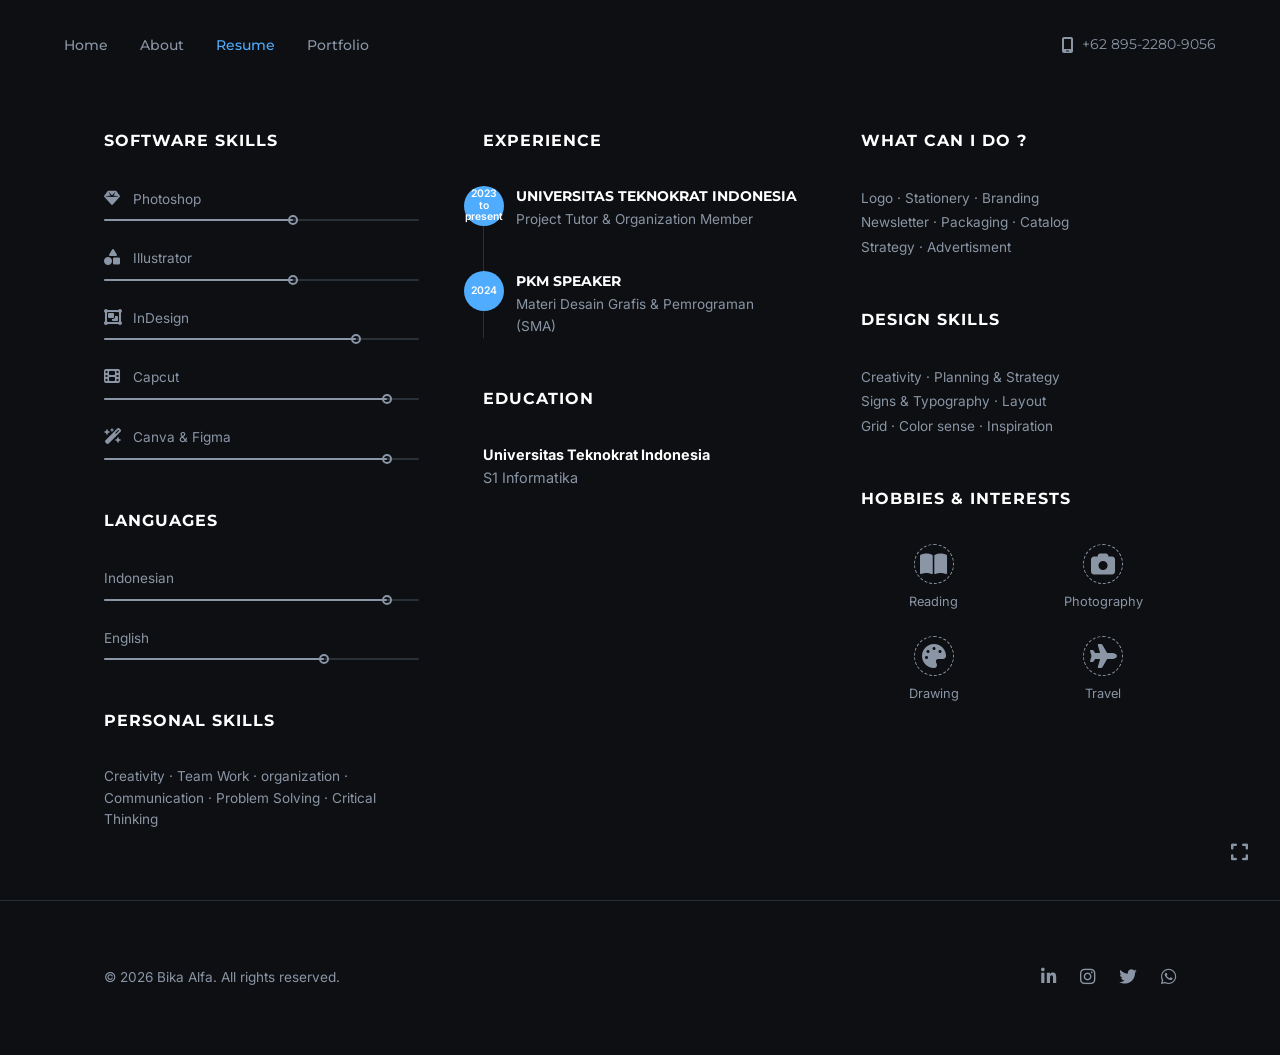
==== resume.html @ e4297f18 "Fix: Move website files to root for Vercel deployment" ====
<!DOCTYPE html>
<html lang="en">
<head>
    <meta charset="UTF-8">
    <meta name="viewport" content="width=device-width, initial-scale=1.0">
    <title>Resume - Bika Alfa</title>
    <!-- FontAwesome -->
    <link rel="stylesheet" href="https://cdnjs.cloudflare.com/ajax/libs/font-awesome/6.4.0/css/all.min.css">
    <!-- Custom CSS -->
    <link rel="stylesheet" href="css/style.css">
</head>
<body class="resume-page">
    
    <!-- Navbar Container -->
    <div id="navbar-container"></div>

    <section class="resume section-full">
        <div class="container resume-grid">
            
            <!-- Left Column: Skills -->
            <div class="resume-col fade-in">
                <h3 class="resume-heading">SOFTWARE SKILLS</h3>
                <div class="skill-item">
                    <span class="skill-icon"><i class="fa-solid fa-gem"></i></span>
                    <span class="skill-name">Photoshop</span>
                    <div class="skill-bar"><div class="skill-progress" style="width: 60%;"></div><div class="skill-node" style="left: 60%;"></div></div>
                </div>
                <div class="skill-item">
                    <span class="skill-icon"><i class="fa-solid fa-shapes"></i></span>
                    <span class="skill-name">Illustrator</span>
                    <div class="skill-bar"><div class="skill-progress" style="width: 60%;"></div><div class="skill-node" style="left: 60%;"></div></div>
                </div>
                <div class="skill-item">
                    <span class="skill-icon"><i class="fa-solid fa-object-group"></i></span>
                    <span class="skill-name">InDesign</span>
                    <div class="skill-bar"><div class="skill-progress" style="width: 80%;"></div><div class="skill-node" style="left: 80%;"></div></div>
                </div>
                <div class="skill-item">
                    <span class="skill-icon"><i class="fa-solid fa-film"></i></span>
                    <span class="skill-name">Capcut </span>
                    <div class="skill-bar"><div class="skill-progress" style="width: 90%;"></div><div class="skill-node" style="left: 90%;"></div></div>
                </div>
                <div class="skill-item">
                    <span class="skill-icon"><i class="fa-solid fa-wand-magic-sparkles"></i></span>
                    <span class="skill-name">Canva & Figma</span>
                    <div class="skill-bar"><div class="skill-progress" style="width: 90%;"></div><div class="skill-node" style="left: 90%;"></div></div>
                </div>

                <h3 class="resume-heading mt-4">LANGUAGES</h3>
                <div class="skill-item">
                    <span class="skill-name">Indonesian</span>
                    <div class="skill-bar"><div class="skill-progress" style="width: 90%;"></div><div class="skill-node" style="left: 90%;"></div></div>
                </div>
                <div class="skill-item">
                    <span class="skill-name">English</span>
                    <div class="skill-bar"><div class="skill-progress" style="width: 70%;"></div><div class="skill-node" style="left: 70%;"></div></div>
                </div>

                <h3 class="resume-heading mt-4">PERSONAL SKILLS</h3>
                <p class="personal-skills-text">Creativity · Team Work · organization · Communication · Problem Solving · Critical Thinking</p>
            </div>

            <!-- Middle Column: Experience & Education -->
            <div class="resume-col fade-in" style="animation-delay: 0.2s;">
                <h3 class="resume-heading">EXPERIENCE</h3>
                <div class="timeline">
                    <div class="timeline-item">
                        <div class="timeline-dot">2023 to present</div>
                        <div class="timeline-content">
                            <h4>UNIVERSITAS TEKNOKRAT INDONESIA</h4>
                            <p>Project Tutor & Organization Member</p>
                        </div>
                    </div>
                    <div class="timeline-item">
                        <div class="timeline-dot">2024</div>
                        <div class="timeline-content">
                            <h4>PKM SPEAKER</h4>
                            <p>Materi Desain Grafis & Pemrograman (SMA)</p>
                        </div>
                    </div>
                </div>

                <h3 class="resume-heading mt-4">EDUCATION</h3>
                <div class="education-item">
                    <p><strong>Universitas Teknokrat Indonesia</strong><br>S1 Informatika</p>
                </div>
            </div>

            <!-- Right Column: Services & Interests -->
            <div class="resume-col fade-in" style="animation-delay: 0.4s;">
                <h3 class="resume-heading">WHAT CAN I DO ?</h3>
                <p class="services-text">
                    Logo · Stationery · Branding<br>
                    Newsletter · Packaging · Catalog<br>
                    Strategy · Advertisment
                </p>

                <h3 class="resume-heading mt-4">DESIGN SKILLS</h3>
                <p class="services-text">
                    Creativity · Planning & Strategy<br>
                    Signs & Typography · Layout<br>
                    Grid · Color sense · Inspiration
                </p>

                <h3 class="resume-heading mt-4">HOBBIES & INTERESTS</h3>
                <div class="hobbies-grid">
                    <div class="hobby-item">
                        <i class="fa-solid fa-book-open"></i>
                        <span>Reading</span>
                    </div>
                    <div class="hobby-item">
                        <i class="fa-solid fa-camera"></i>
                        <span>Photography</span>
                    </div>
                    <div class="hobby-item">
                        <i class="fa-solid fa-palette"></i>
                        <span>Drawing</span>
                    </div>
                    <div class="hobby-item">
                        <i class="fa-solid fa-plane"></i>
                        <span>Travel</span>
                    </div>
                </div>
            </div>

        </div>
    </section>
    
    <!-- Background overlays for resume page to match mockup -->
    <div class="resume-bg fade-in" style="animation-delay: 0.6s;"></div>

    <div class="fullscreen-icon">
        <i class="fa-solid fa-expand"></i>
    </div>

    <!-- Footer Container -->
    <div id="footer-container"></div>

    <!-- Custom JS -->
    <script src="js/script.js"></script>
</body>
</html>
---- css/style.css ----
@import url('https://fonts.googleapis.com/css2?family=Montserrat:wght@300;400;500;600;700;800&family=Inter:wght@300;400;500&display=swap');

:root {
    --bg-color: #0d0f12; /* Very dark background */
    --surface-color: #1a1e24;
    --text-primary: #ffffff;
    --text-secondary: #8a95a5;
    --accent-color: #4facfe; /* Cyan/Blue accent */
    --font-heading: 'Montserrat', sans-serif;
    --font-body: 'Inter', sans-serif;
    --transition: all 0.3s ease;
}

* {
    margin: 0;
    padding: 0;
    box-sizing: border-box;
}

body {
    background-color: var(--bg-color);
    color: var(--text-primary);
    font-family: var(--font-body);
    line-height: 1.6;
    overflow-x: hidden;
}

a {
    text-decoration: none;
    color: var(--text-primary);
    transition: var(--transition);
}

ul {
    list-style: none;
}

h1, h2, h3, h4, h5, h6 {
    font-family: var(--font-heading);
    font-weight: 700;
}

/* Base Layout Classes */
.container {
    max-width: 1200px;
    margin: 0 auto;
    padding: 0 5%;
}

.section-full {
    min-height: 100vh;
    display: flex;
    flex-direction: column;
}

/* Navbar container placeholder for JS injection */
#navbar-container {
    width: 100%;
    position: absolute;
    top: 0;
    left: 0;
    z-index: 100;
}

/* Navigation Styles (These will apply to the injected navbar) */
.navbar {
    display: flex;
    justify-content: space-between;
    align-items: center;
    padding: 2rem 5%;
    background: transparent;
}

.nav-links {
    display: flex;
    gap: 2rem;
}

.nav-links a {
    font-size: 0.9rem;
    font-family: var(--font-heading);
    font-weight: 500;
    text-transform: capitalize;
    color: var(--text-secondary);
}

.nav-links a:hover,
.nav-links a.active {
    color: var(--accent-color);
}

.nav-contact {
    font-size: 0.85rem;
    font-family: var(--font-heading);
    display: flex;
    align-items: center;
    gap: 0.5rem;
    color: var(--text-secondary);
}

.nav-contact i {
    font-size: 1rem;
}

/* Global Button Styles */
.btn {
    display: inline-block;
    padding: 0.6rem 2rem;
    border-radius: 50px;
    font-family: var(--font-heading);
    font-size: 0.85rem;
    font-weight: 500;
    text-transform: uppercase;
    letter-spacing: 1px;
    transition: var(--transition);
    cursor: pointer;
    background: transparent;
}

.btn-outline {
    border: 1px solid var(--text-secondary);
    color: var(--text-secondary);
}

.btn-outline:hover {
    border-color: var(--text-primary);
    color: var(--text-primary);
}

/* Utility Animations */
@keyframes fadeIn {
    from { opacity: 0; transform: translateY(30px); }
    to { opacity: 1; transform: translateY(0); }
}

.fade-in {
    opacity: 0;
    transition: opacity 1s ease, transform 1s ease;
}

.fade-in.is-visible {
    opacity: 1;
    transform: translateY(0);
}

/* Typography */
.section-title {
    font-size: 2rem;
    letter-spacing: 2px;
    margin-bottom: 0.5rem;
    text-transform: uppercase;
}

/* Home / Hero Section */
.hero {
    position: relative;
    justify-content: center;
    overflow: hidden;
}

.hero-bg {
    position: absolute;
    top: 0;
    left: 0;
    width: 100%;
    height: 100%;
    background: linear-gradient(to right, rgba(13, 15, 18, 0.9) 0%, rgba(13, 15, 18, 0.4) 100%), url("../assets/images/homepage.jpg") center/cover no-repeat; /* Updated bg */
    z-index: -1;
}

.hero-content {
    max-width: 600px;
    margin-left: 5%; /* Adjust to match offset in mockup */
}

.hero-title {
    font-size: 4rem;
    line-height: 1;
    margin-bottom: 0.5rem;
    letter-spacing: 1px;
}

.hero-title .font-light {
    font-weight: 300;
}

.hero-subtitle {
    font-size: 1.2rem;
    font-weight: 400;
    color: var(--text-secondary);
    letter-spacing: 4px;
    text-transform: uppercase;
    margin-bottom: 2.5rem;
}

.hero-buttons {
    display: flex;
    gap: 1.5rem;
    margin-bottom: 4rem;
}

.social-icons {
    display: flex;
    gap: 1.5rem;
}

.social-icons a {
    color: var(--text-secondary);
    font-size: 1.2rem;
}

.social-icons a:hover {
    color: var(--text-primary);
}

.fullscreen-icon {
    position: fixed;
    bottom: 2rem;
    right: 2rem;
    color: var(--text-secondary);
    cursor: pointer;
    font-size: 1.2rem;
    transition: var(--transition);
    z-index: 10;
}

.fullscreen-icon:hover {
    color: var(--text-primary);
}


/* About Section */
.about {
    position: relative;
    padding-top: 8rem;
    justify-content: center;
}

.about-container {
    width: 50%;
    margin-left: 0;
    padding-left: 10%;
    z-index: 2;
}

.about-email {
    display: inline-block;
    color: var(--text-secondary);
    margin-bottom: 3rem;
    font-size: 0.9rem;
}

.about-text {
    font-size: 1.1rem;
    color: var(--text-primary);
    max-width: 500px;
    margin-bottom: 4rem;
}

.about-location {
    color: var(--text-secondary);
    font-size: 0.9rem;
    position: relative;
    padding-top: 1rem;
}

.about-location::before {
    content: "";
    position: absolute;
    top: 0;
    left: 0;
    width: 30px;
    height: 2px;
    background: var(--accent-color);
}

.about-bg {
    position: absolute;
    top: 0;
    right: 0;
    width: 50%;
    height: 100%;
    background: linear-gradient(to right, var(--bg-color) 0%, transparent 50%), url("../assets/images/profile.png") center/cover no-repeat;
    z-index: 1;
}

/* Resume Section */
.resume {
    padding-top: 8rem;
    padding-bottom: 4rem;
}

.resume-grid {
    display: grid;
    grid-template-columns: repeat(3, 1fr);
    gap: 4rem;
}

.resume-heading {
    font-size: 1rem;
    margin-bottom: 2rem;
    color: var(--text-primary);
    text-transform: uppercase;
    letter-spacing: 1px;
}

.mt-4 {
    margin-top: 3rem;
}

/* Skills Bars */
.skill-item {
    margin-bottom: 1.5rem;
}

.skill-icon {
    display: inline-block;
    width: 25px;
    color: var(--text-secondary);
}

.skill-name {
    font-size: 0.85rem;
    color: var(--text-secondary);
}

.skill-bar {
    margin-top: 0.5rem;
    height: 2px;
    background: #2a3038;
    position: relative;
    border-radius: 2px;
}

.skill-progress {
    position: absolute;
    top: 0;
    left: 0;
    height: 100%;
    background: var(--text-secondary);
    border-radius: 2px;
}

.skill-node {
    position: absolute;
    top: -4px;
    width: 10px;
    height: 10px;
    background: transparent;
    border: 2px solid var(--text-secondary);
    border-radius: 50%;
    transform: translateX(-50%);
}

.personal-skills-text {
    color: var(--text-secondary);
    font-size: 0.85rem;
}

/* Timeline (Experience) */
.timeline {
    position: relative;
    border-left: 1px solid #2a3038;
    padding-left: 2rem;
}

.timeline-item {
    margin-bottom: 2.5rem;
    position: relative;
}

.timeline-dot {
    position: absolute;
    left: -2rem;
    top: 0;
    transform: translateX(-50%);
    background: var(--accent-color);
    color: #fff;
    font-size: 0.65rem;
    padding: 0.2rem 0.5rem;
    border-radius: 50%;
    width: 40px;
    height: 40px;
    display: flex;
    align-items: center;
    justify-content: center;
    text-align: center;
    line-height: 1.1;
    font-weight: 600;
}

.timeline-content h4 {
    font-size: 0.9rem;
    color: var(--text-primary);
    margin-bottom: 0.2rem;
    line-height: 1.4;
}

.timeline-content p {
    font-size: 0.85rem;
    color: var(--text-secondary);
}

/* Education, Services & Hobbies */
.education-item p {
    font-size: 0.9rem;
    color: var(--text-secondary);
    line-height: 1.6;
}

.education-item p strong {
    color: var(--text-primary);
}

.services-text {
    font-size: 0.85rem;
    color: var(--text-secondary);
    line-height: 1.8;
}

.hobbies-grid {
    display: grid;
    grid-template-columns: repeat(2, 1fr);
    gap: 1.5rem;
}

.hobby-item {
    display: flex;
    flex-direction: column;
    align-items: center;
    gap: 0.5rem;
    color: var(--text-secondary);
    font-size: 0.8rem;
}

.hobby-item i {
    font-size: 1.5rem;
    width: 40px;
    height: 40px;
    border: 1px dashed var(--text-secondary);
    border-radius: 50%;
    display: flex;
    align-items: center;
    justify-content: center;
}

/* Portfolio Section */
.portfolio {
    padding-top: 8rem;
    padding-bottom: 4rem;
}

.text-center {
    text-align: center;
}

.mb-5 {
    margin-bottom: 3rem;
}

.portfolio-grid {
    display: grid;
    grid-template-columns: repeat(auto-fill, minmax(300px, 1fr));
    gap: 2rem;
}

.portfolio-item {
    position: relative;
    border-radius: 8px;
    overflow: hidden;
    aspect-ratio: 4/3;
    background-color: var(--surface-color);
}

.portfolio-img {
    width: 100%;
    height: 100%;
    object-fit: cover;
    transition: transform 0.5s ease;
}

.portfolio-placeholder {
    width: 100%;
    height: 100%;
    display: flex;
    align-items: center;
    justify-content: center;
    font-family: var(--font-heading);
    color: var(--text-secondary);
    background-color: #21252b;
}

.portfolio-overlay {
    position: absolute;
    top: 0;
    left: 0;
    width: 100%;
    height: 100%;
    background: rgba(13, 15, 18, 0.85);
    display: flex;
    flex-direction: column;
    align-items: center;
    justify-content: center;
    opacity: 0;
    transition: var(--transition);
}

.portfolio-item:hover .portfolio-overlay {
    opacity: 1;
}

.portfolio-item:hover .portfolio-img {
    transform: scale(1.1);
}

.portfolio-overlay h3 {
    font-size: 1.5rem;
    margin-bottom: 0.5rem;
}

.portfolio-overlay p {
    color: var(--accent-color);
    margin-bottom: 1.5rem;
}

/* Responsive adjustments */
@media (max-width: 992px) {
    .resume-grid {
        grid-template-columns: 1fr 1fr;
    }
    
    .about-container {
        width: 100%;
        padding: 5% 0;
        background: rgba(13, 15, 18, 0.8); /* Overlay on top of image */
    }
    
    .about-bg {
        width: 100%;
        z-index: 0;
    }
}

@media (max-width: 768px) {
    .nav-links {
        display: none; /* In a real app, add a hamburger menu */
    }
    
    .hero-title {
        font-size: 3rem;
    }
    
    .hero-subtitle {
        font-size: 1rem;
    }
    
    .resume-grid {
        grid-template-columns: 1fr;
    }
}

/* Contact Section */
.contact {
    padding-top: 8rem;
    padding-bottom: 4rem;
}

.contact-grid {
    display: grid;
    grid-template-columns: 1fr 1.5fr;
    gap: 4rem;
    margin-top: 3rem;
}

.contact-info {
    display: flex;
    flex-direction: column;
    gap: 2.5rem;
}

.info-item {
    display: flex;
    align-items: flex-start;
    gap: 1.5rem;
}

.info-item i {
    font-size: 1.5rem;
    color: var(--accent-color);
    width: 30px;
    text-align: center;
}

.info-item h4 {
    font-size: 1rem;
    margin-bottom: 0.3rem;
    color: var(--text-primary);
}

.info-item p {
    color: var(--text-secondary);
    font-size: 0.9rem;
    line-height: 1.5;
}

.info-item p a:hover {
    color: var(--accent-color);
}

.contact-form {
    display: flex;
    flex-direction: column;
    gap: 1.5rem;
}

.form-group input,
.form-group textarea {
    width: 100%;
    padding: 1rem;
    background: var(--surface-color);
    border: 1px solid #2a3038;
    color: var(--text-primary);
    border-radius: 4px;
    font-family: var(--font-body);
    font-size: 0.9rem;
    transition: var(--transition);
}

.form-group input:focus,
.form-group textarea:focus {
    outline: none;
    border-color: var(--accent-color);
}

/* Footer Section */
.footer {
    padding: 4rem 0;
    border-top: 1px solid #2a3038;
    background-color: var(--bg-color);
}

.footer-content {
    display: flex;
    justify-content: space-between;
    align-items: center;
}

.footer-left p {
    color: var(--text-secondary);
    font-size: 0.85rem;
}

.social-links-footer {
    display: flex;
    gap: 1.5rem;
}

.social-links-footer i {
    color: var(--text-secondary);
    font-size: 1.1rem;
    transition: var(--transition);
}

.social-links-footer i:hover {
    color: var(--text-primary);
}

@media (max-width: 768px) {
    .contact-grid {
        grid-template-columns: 1fr;
        gap: 3rem;
    }
    
    .footer-content {
        flex-direction: column;
        gap: 2rem;
        text-align: center;
    }
}
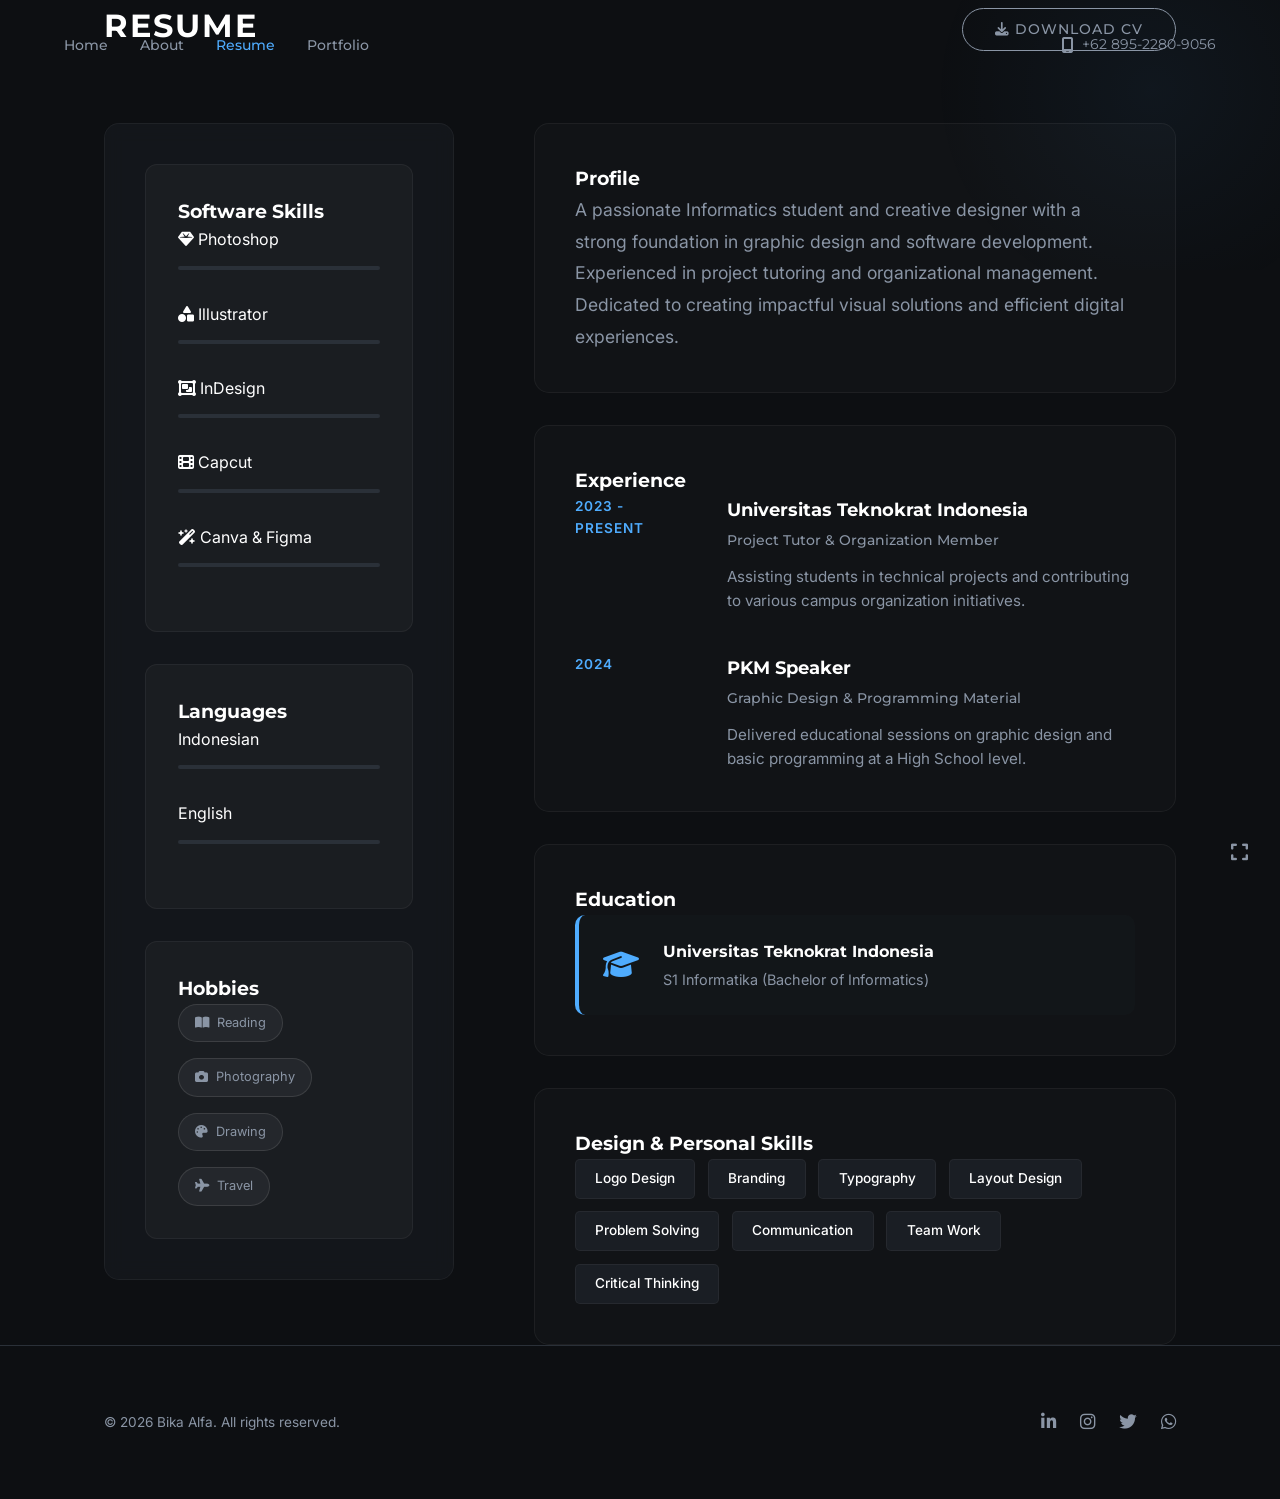
==== commit 7497c322: "Design: Enhance resume with card-based section layout" ====
--- a/resume.html
+++ b/resume.html
@@ -15,114 +15,126 @@
     <div id="navbar-container"></div>
 
     <section class="resume section-full">
-        <div class="container resume-grid">
-            
-            <!-- Left Column: Skills -->
-            <div class="resume-col fade-in">
-                <h3 class="resume-heading">SOFTWARE SKILLS</h3>
-                <div class="skill-item">
-                    <span class="skill-icon"><i class="fa-solid fa-gem"></i></span>
-                    <span class="skill-name">Photoshop</span>
-                    <div class="skill-bar"><div class="skill-progress" style="width: 60%;"></div><div class="skill-node" style="left: 60%;"></div></div>
-                </div>
-                <div class="skill-item">
-                    <span class="skill-icon"><i class="fa-solid fa-shapes"></i></span>
-                    <span class="skill-name">Illustrator</span>
-                    <div class="skill-bar"><div class="skill-progress" style="width: 60%;"></div><div class="skill-node" style="left: 60%;"></div></div>
-                </div>
-                <div class="skill-item">
-                    <span class="skill-icon"><i class="fa-solid fa-object-group"></i></span>
-                    <span class="skill-name">InDesign</span>
-                    <div class="skill-bar"><div class="skill-progress" style="width: 80%;"></div><div class="skill-node" style="left: 80%;"></div></div>
-                </div>
-                <div class="skill-item">
-                    <span class="skill-icon"><i class="fa-solid fa-film"></i></span>
-                    <span class="skill-name">Capcut </span>
-                    <div class="skill-bar"><div class="skill-progress" style="width: 90%;"></div><div class="skill-node" style="left: 90%;"></div></div>
-                </div>
-                <div class="skill-item">
-                    <span class="skill-icon"><i class="fa-solid fa-wand-magic-sparkles"></i></span>
-                    <span class="skill-name">Canva & Figma</span>
-                    <div class="skill-bar"><div class="skill-progress" style="width: 90%;"></div><div class="skill-node" style="left: 90%;"></div></div>
-                </div>
-
-                <h3 class="resume-heading mt-4">LANGUAGES</h3>
-                <div class="skill-item">
-                    <span class="skill-name">Indonesian</span>
-                    <div class="skill-bar"><div class="skill-progress" style="width: 90%;"></div><div class="skill-node" style="left: 90%;"></div></div>
-                </div>
-                <div class="skill-item">
-                    <span class="skill-name">English</span>
-                    <div class="skill-bar"><div class="skill-progress" style="width: 70%;"></div><div class="skill-node" style="left: 70%;"></div></div>
-                </div>
-
-                <h3 class="resume-heading mt-4">PERSONAL SKILLS</h3>
-                <p class="personal-skills-text">Creativity · Team Work · organization · Communication · Problem Solving · Critical Thinking</p>
+        <div class="container">
+            <div class="resume-header fade-in">
+                <h2 class="section-title">Resume</h2>
+                <a href="#" class="btn btn-outline download-cv"><i class="fa-solid fa-download"></i> Download CV</a>
             </div>
 
-            <!-- Middle Column: Experience & Education -->
-            <div class="resume-col fade-in" style="animation-delay: 0.2s;">
-                <h3 class="resume-heading">EXPERIENCE</h3>
-                <div class="timeline">
-                    <div class="timeline-item">
-                        <div class="timeline-dot">2023 to present</div>
-                        <div class="timeline-content">
-                            <h4>UNIVERSITAS TEKNOKRAT INDONESIA</h4>
-                            <p>Project Tutor & Organization Member</p>
+            <div class="resume-grid-v2">
+                <!-- Sidebar Column -->
+                <aside class="resume-sidebar fade-in" style="animation-delay: 0.2s;">
+                    <div class="sidebar-section">
+                        <h3 class="resume-heading">Software Skills</h3>
+                        <div class="skill-item">
+                            <span class="skill-icon"><i class="fa-solid fa-gem"></i></span>
+                            <span class="skill-name">Photoshop</span>
+                            <div class="skill-bar"><div class="skill-progress" style="width: 60%;"></div></div>
+                        </div>
+                        <div class="skill-item">
+                            <span class="skill-icon"><i class="fa-solid fa-shapes"></i></span>
+                            <span class="skill-name">Illustrator</span>
+                            <div class="skill-bar"><div class="skill-progress" style="width: 60%;"></div></div>
+                        </div>
+                        <div class="skill-item">
+                            <span class="skill-icon"><i class="fa-solid fa-object-group"></i></span>
+                            <span class="skill-name">InDesign</span>
+                            <div class="skill-bar"><div class="skill-progress" style="width: 80%;"></div></div>
+                        </div>
+                        <div class="skill-item">
+                            <span class="skill-icon"><i class="fa-solid fa-film"></i></span>
+                            <span class="skill-name">Capcut</span>
+                            <div class="skill-bar"><div class="skill-progress" style="width: 90%;"></div></div>
+                        </div>
+                        <div class="skill-item">
+                            <span class="skill-icon"><i class="fa-solid fa-wand-magic-sparkles"></i></span>
+                            <span class="skill-name">Canva & Figma</span>
+                            <div class="skill-bar"><div class="skill-progress" style="width: 90%;"></div></div>
                         </div>
                     </div>
-                    <div class="timeline-item">
-                        <div class="timeline-dot">2024</div>
-                        <div class="timeline-content">
-                            <h4>PKM SPEAKER</h4>
-                            <p>Materi Desain Grafis & Pemrograman (SMA)</p>
+
+                    <div class="sidebar-section mt-4">
+                        <h3 class="resume-heading">Languages</h3>
+                        <div class="skill-item">
+                            <span class="skill-name">Indonesian</span>
+                            <div class="skill-bar"><div class="skill-progress" style="width: 95%;"></div></div>
+                        </div>
+                        <div class="skill-item">
+                            <span class="skill-name">English</span>
+                            <div class="skill-bar"><div class="skill-progress" style="width: 75%;"></div></div>
                         </div>
                     </div>
-                </div>
 
-                <h3 class="resume-heading mt-4">EDUCATION</h3>
-                <div class="education-item">
-                    <p><strong>Universitas Teknokrat Indonesia</strong><br>S1 Informatika</p>
-                </div>
+                    <div class="sidebar-section mt-4">
+                        <h3 class="resume-heading">Hobbies</h3>
+                        <div class="hobbies-list">
+                            <div class="hobby-tag"><i class="fa-solid fa-book-open"></i> Reading</div>
+                            <div class="hobby-tag"><i class="fa-solid fa-camera"></i> Photography</div>
+                            <div class="hobby-tag"><i class="fa-solid fa-palette"></i> Drawing</div>
+                            <div class="hobby-tag"><i class="fa-solid fa-plane"></i> Travel</div>
+                        </div>
+                    </div>
+                </aside>
+
+                <!-- Main Content Column -->
+                <main class="resume-main fade-in" style="animation-delay: 0.4s;">
+                    <div class="main-section">
+                        <h3 class="resume-heading">Profile</h3>
+                        <p class="profile-text">
+                            A passionate Informatics student and creative designer with a strong foundation in graphic design and software development. 
+                            Experienced in project tutoring and organizational management. Dedicated to creating impactful visual solutions and 
+                            efficient digital experiences.
+                        </p>
+                    </div>
+
+                    <div class="main-section mt-4">
+                        <h3 class="resume-heading">Experience</h3>
+                        <div class="timeline-v2">
+                            <div class="timeline-item-v2">
+                                <span class="timeline-date">2023 - Present</span>
+                                <div class="timeline-content-v2">
+                                    <h4>Universitas Teknokrat Indonesia</h4>
+                                    <h5>Project Tutor & Organization Member</h5>
+                                    <p>Assisting students in technical projects and contributing to various campus organization initiatives.</p>
+                                </div>
+                            </div>
+                            <div class="timeline-item-v2">
+                                <span class="timeline-date">2024</span>
+                                <div class="timeline-content-v2">
+                                    <h4>PKM Speaker</h4>
+                                    <h5>Graphic Design & Programming Material</h5>
+                                    <p>Delivered educational sessions on graphic design and basic programming at a High School level.</p>
+                                </div>
+                            </div>
+                        </div>
+                    </div>
+
+                    <div class="main-section mt-4">
+                        <h3 class="resume-heading">Education</h3>
+                        <div class="education-card">
+                            <div class="edu-icon"><i class="fa-solid fa-graduation-cap"></i></div>
+                            <div class="edu-info">
+                                <h4>Universitas Teknokrat Indonesia</h4>
+                                <p>S1 Informatika (Bachelor of Informatics)</p>
+                            </div>
+                        </div>
+                    </div>
+
+                    <div class="main-section mt-4">
+                        <h3 class="resume-heading">Design & Personal Skills</h3>
+                        <div class="skills-grid-tags">
+                            <span class="skill-tag">Logo Design</span>
+                            <span class="skill-tag">Branding</span>
+                            <span class="skill-tag">Typography</span>
+                            <span class="skill-tag">Layout Design</span>
+                            <span class="skill-tag">Problem Solving</span>
+                            <span class="skill-tag">Communication</span>
+                            <span class="skill-tag">Team Work</span>
+                            <span class="skill-tag">Critical Thinking</span>
+                        </div>
+                    </div>
+                </main>
             </div>
-
-            <!-- Right Column: Services & Interests -->
-            <div class="resume-col fade-in" style="animation-delay: 0.4s;">
-                <h3 class="resume-heading">WHAT CAN I DO ?</h3>
-                <p class="services-text">
-                    Logo · Stationery · Branding<br>
-                    Newsletter · Packaging · Catalog<br>
-                    Strategy · Advertisment
-                </p>
-
-                <h3 class="resume-heading mt-4">DESIGN SKILLS</h3>
-                <p class="services-text">
-                    Creativity · Planning & Strategy<br>
-                    Signs & Typography · Layout<br>
-                    Grid · Color sense · Inspiration
-                </p>
-
-                <h3 class="resume-heading mt-4">HOBBIES & INTERESTS</h3>
-                <div class="hobbies-grid">
-                    <div class="hobby-item">
-                        <i class="fa-solid fa-book-open"></i>
-                        <span>Reading</span>
-                    </div>
-                    <div class="hobby-item">
-                        <i class="fa-solid fa-camera"></i>
-                        <span>Photography</span>
-                    </div>
-                    <div class="hobby-item">
-                        <i class="fa-solid fa-palette"></i>
-                        <span>Drawing</span>
-                    </div>
-                    <div class="hobby-item">
-                        <i class="fa-solid fa-plane"></i>
-                        <span>Travel</span>
-                    </div>
-                </div>
-            </div>
-
         </div>
     </section>
     
--- a/css/style.css
+++ b/css/style.css
@@ -284,164 +284,225 @@
     z-index: 1;
 }
 
-/* Resume Section */
-.resume {
-    padding-top: 8rem;
-    padding-bottom: 4rem;
-}
-
-.resume-grid {
+/* Redesigned Resume Styles (v2) */
+.resume-header {
+    display: flex;
+    justify-content: space-between;
+    align-items: center;
+    margin-bottom: 4rem;
+}
+
+.resume-grid-v2 {
     display: grid;
-    grid-template-columns: repeat(3, 1fr);
-    gap: 4rem;
-}
-
-.resume-heading {
-    font-size: 1rem;
+    grid-template-columns: 350px 1fr;
+    gap: 5rem;
+    align-items: start;
+}
+
+.resume-sidebar {
+    background: rgba(26, 30, 36, 0.5);
+    padding: 2.5rem;
+    border-radius: 15px;
+    border: 1px solid rgba(255, 255, 255, 0.05);
+    backdrop-filter: blur(10px);
+}
+
+.sidebar-section {
+    background: rgba(255, 255, 255, 0.03);
+    padding: 2rem;
+    border-radius: 12px;
+    border: 1px solid rgba(255, 255, 255, 0.05);
+    transition: var(--transition);
+}
+
+.sidebar-section:hover {
+    background: rgba(255, 255, 255, 0.05);
+    border-color: rgba(79, 172, 254, 0.2);
+}
+
+.sidebar-section:not(:first-child) {
+    margin-top: 2rem;
+}
+
+/* Sidebar Specific Styles */
+.resume-sidebar .skill-item {
     margin-bottom: 2rem;
-    color: var(--text-primary);
+}
+
+.resume-sidebar .skill-bar {
+    height: 4px;
+    background: #2a3038;
+    margin-top: 0.8rem;
+    border-radius: 10px;
+    overflow: hidden;
+}
+
+.resume-sidebar .skill-progress {
+    background: var(--accent-color);
+    box-shadow: 0 0 10px rgba(79, 172, 254, 0.4);
+}
+
+.hobbies-list {
+    display: flex;
+    flex-wrap: wrap;
+    gap: 1rem;
+}
+
+.hobby-tag {
+    background: rgba(255, 255, 255, 0.05);
+    padding: 0.5rem 1rem;
+    border-radius: 50px;
+    font-size: 0.8rem;
+    color: var(--text-secondary);
+    display: flex;
+    align-items: center;
+    gap: 0.5rem;
+    border: 1px solid rgba(255, 255, 255, 0.1);
+    transition: var(--transition);
+}
+
+.hobby-tag:hover {
+    background: rgba(79, 172, 254, 0.1);
+    border-color: var(--accent-color);
+    color: var(--text-primary);
+}
+
+/* Main Content Styles */
+.resume-main {
+    display: flex;
+    flex-direction: column;
+    gap: 2rem;
+}
+
+.main-section {
+    background: rgba(255, 255, 255, 0.02);
+    padding: 2.5rem;
+    border-radius: 15px;
+    border: 1px solid rgba(255, 255, 255, 0.05);
+    transition: var(--transition);
+}
+
+.main-section:hover {
+    background: rgba(255, 255, 255, 0.04);
+    border-color: rgba(79, 172, 254, 0.2);
+}
+
+.profile-text {
+    font-size: 1.1rem;
+    color: var(--text-secondary);
+    line-height: 1.8;
+    max-width: 700px;
+}
+
+/* Timeline v2 */
+.timeline-v2 {
+    display: flex;
+    flex-direction: column;
+    gap: 2.5rem;
+}
+
+.timeline-item-v2 {
+    display: grid;
+    grid-template-columns: 120px 1fr;
+    gap: 2rem;
+}
+
+.timeline-date {
+    font-size: 0.85rem;
+    font-weight: 600;
+    color: var(--accent-color);
     text-transform: uppercase;
     letter-spacing: 1px;
 }
 
-.mt-4 {
-    margin-top: 3rem;
-}
-
-/* Skills Bars */
-.skill-item {
-    margin-bottom: 1.5rem;
-}
-
-.skill-icon {
-    display: inline-block;
-    width: 25px;
-    color: var(--text-secondary);
-}
-
-.skill-name {
+.timeline-content-v2 h4 {
+    font-size: 1.1rem;
+    margin-bottom: 0.3rem;
+}
+
+.timeline-content-v2 h5 {
+    font-size: 0.9rem;
+    font-weight: 500;
+    color: var(--text-secondary);
+    margin-bottom: 0.8rem;
+}
+
+.timeline-content-v2 p {
+    font-size: 0.95rem;
+    color: var(--text-secondary);
+    line-height: 1.6;
+}
+
+/* Education Card */
+.education-card {
+    display: flex;
+    align-items: center;
+    gap: 1.5rem;
+    background: rgba(26, 30, 36, 0.3);
+    padding: 1.5rem;
+    border-radius: 10px;
+    border-left: 4px solid var(--accent-color);
+}
+
+.edu-icon {
+    font-size: 1.8rem;
+    color: var(--accent-color);
+}
+
+.edu-info h4 {
+    font-size: 1rem;
+    margin-bottom: 0.2rem;
+}
+
+.edu-info p {
+    font-size: 0.9rem;
+    color: var(--text-secondary);
+}
+
+/* Skills Tags Grid */
+.skills-grid-tags {
+    display: flex;
+    flex-wrap: wrap;
+    gap: 0.8rem;
+}
+
+.skill-tag {
+    background: var(--surface-color);
+    color: var(--text-primary);
+    padding: 0.5rem 1.2rem;
+    border-radius: 5px;
     font-size: 0.85rem;
-    color: var(--text-secondary);
-}
-
-.skill-bar {
-    margin-top: 0.5rem;
-    height: 2px;
-    background: #2a3038;
-    position: relative;
-    border-radius: 2px;
-}
-
-.skill-progress {
-    position: absolute;
-    top: 0;
-    left: 0;
-    height: 100%;
-    background: var(--text-secondary);
-    border-radius: 2px;
-}
-
-.skill-node {
-    position: absolute;
-    top: -4px;
-    width: 10px;
-    height: 10px;
-    background: transparent;
-    border: 2px solid var(--text-secondary);
-    border-radius: 50%;
-    transform: translateX(-50%);
-}
-
-.personal-skills-text {
-    color: var(--text-secondary);
-    font-size: 0.85rem;
-}
-
-/* Timeline (Experience) */
-.timeline {
-    position: relative;
-    border-left: 1px solid #2a3038;
-    padding-left: 2rem;
-}
-
-.timeline-item {
-    margin-bottom: 2.5rem;
-    position: relative;
-}
-
-.timeline-dot {
-    position: absolute;
-    left: -2rem;
-    top: 0;
-    transform: translateX(-50%);
-    background: var(--accent-color);
-    color: #fff;
-    font-size: 0.65rem;
-    padding: 0.2rem 0.5rem;
-    border-radius: 50%;
-    width: 40px;
-    height: 40px;
-    display: flex;
-    align-items: center;
-    justify-content: center;
-    text-align: center;
-    line-height: 1.1;
-    font-weight: 600;
-}
-
-.timeline-content h4 {
-    font-size: 0.9rem;
-    color: var(--text-primary);
-    margin-bottom: 0.2rem;
-    line-height: 1.4;
-}
-
-.timeline-content p {
-    font-size: 0.85rem;
-    color: var(--text-secondary);
-}
-
-/* Education, Services & Hobbies */
-.education-item p {
-    font-size: 0.9rem;
-    color: var(--text-secondary);
-    line-height: 1.6;
-}
-
-.education-item p strong {
-    color: var(--text-primary);
-}
-
-.services-text {
-    font-size: 0.85rem;
-    color: var(--text-secondary);
-    line-height: 1.8;
-}
-
-.hobbies-grid {
-    display: grid;
-    grid-template-columns: repeat(2, 1fr);
-    gap: 1.5rem;
-}
-
-.hobby-item {
-    display: flex;
-    flex-direction: column;
-    align-items: center;
-    gap: 0.5rem;
-    color: var(--text-secondary);
-    font-size: 0.8rem;
-}
-
-.hobby-item i {
-    font-size: 1.5rem;
-    width: 40px;
-    height: 40px;
-    border: 1px dashed var(--text-secondary);
-    border-radius: 50%;
-    display: flex;
-    align-items: center;
-    justify-content: center;
+    font-weight: 500;
+    border: 1px solid rgba(255, 255, 255, 0.05);
+}
+
+/* Responsive for Resume v2 */
+@media (max-width: 992px) {
+    .resume-grid-v2 {
+        grid-template-columns: 1fr;
+        gap: 3rem;
+    }
+    
+    .resume-sidebar {
+        order: 2;
+    }
+    
+    .resume-main {
+        order: 1;
+    }
+}
+
+@media (max-width: 600px) {
+    .resume-header {
+        flex-direction: column;
+        align-items: flex-start;
+        gap: 1.5rem;
+    }
+    
+    .timeline-item-v2 {
+        grid-template-columns: 1fr;
+        gap: 0.5rem;
+    }
 }
 
 /* Portfolio Section */
@@ -644,6 +705,25 @@
     justify-content: space-between;
     align-items: center;
 }
+.resume-bg {
+    position: fixed;
+    top: -10%;
+    right: -10%;
+    width: 40%;
+    height: 40%;
+    background: radial-gradient(circle, rgba(79, 172, 254, 0.05) 0%, transparent 70%);
+    z-index: -1;
+    pointer-events: none;
+}
+
+@media (max-width: 768px) {
+    .resume-bg {
+        width: 100%;
+        height: 100%;
+        top: 0;
+        right: 0;
+    }
+}
 
 .footer-left p {
     color: var(--text-secondary);
